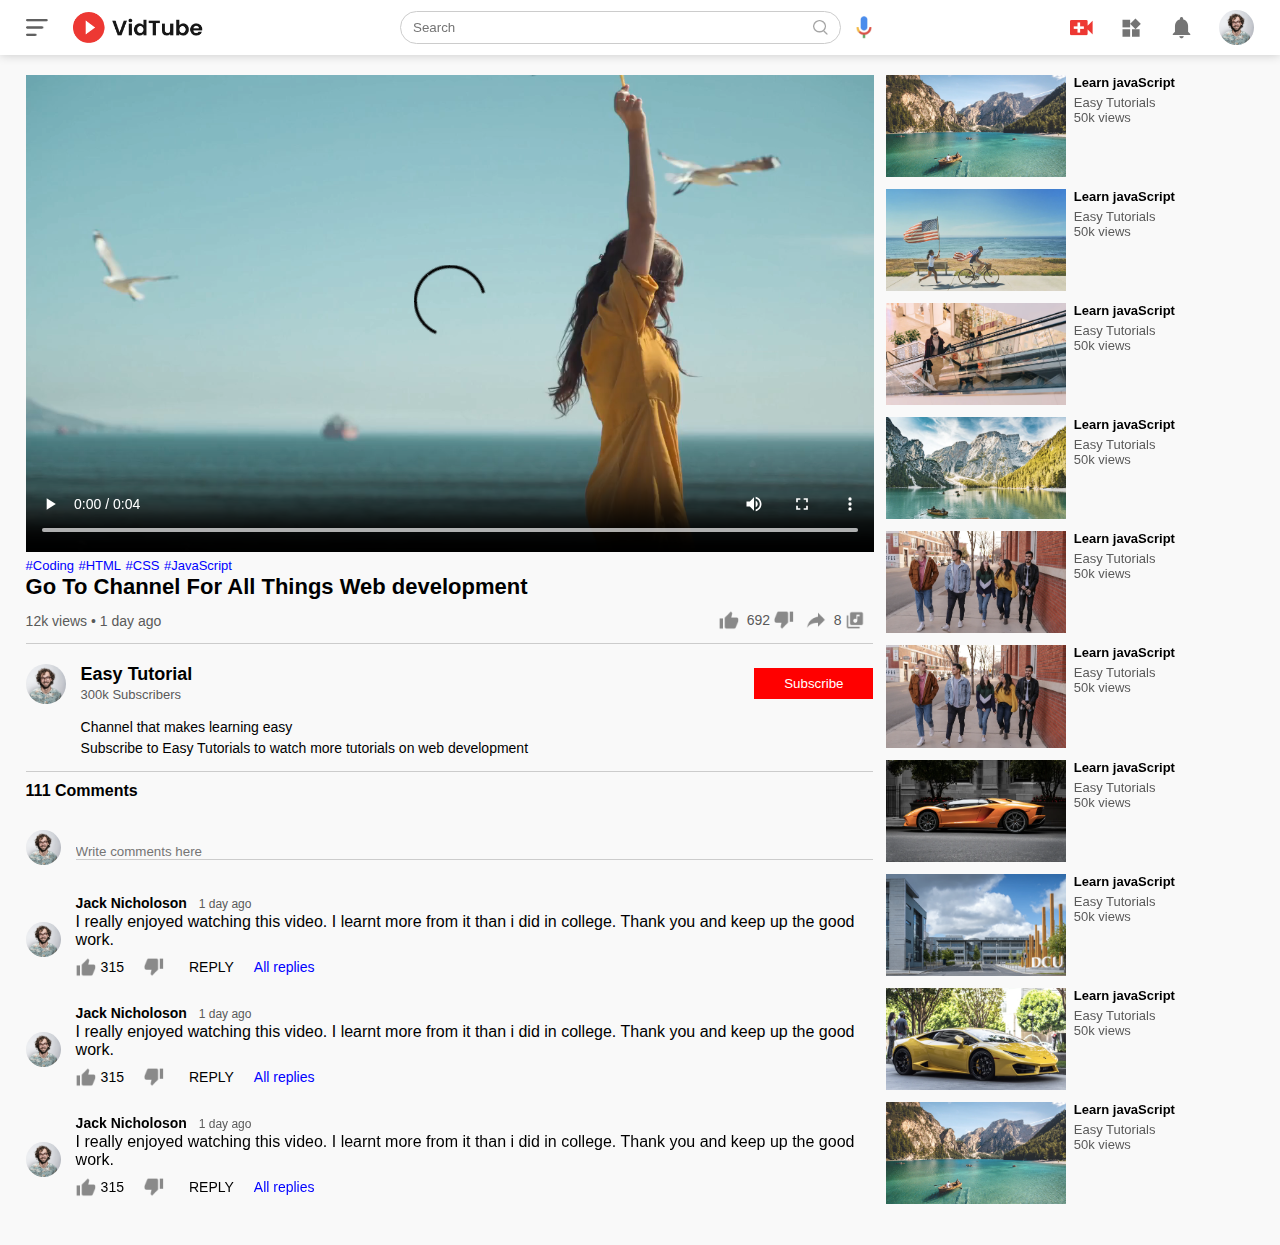
==== play-video.html @ 6dc4067c "first commit" ====
<!DOCTYPE html>
<html lang="en">
  <head>
    <meta charset="UTF-8" />
    <meta name="viewport" content="width=device-width, initial-scale=1.0" />
    <title>Play Video - Easy Tutorials YouTube Channel</title>
    <link rel="stylesheet" href="style.css" />
    <nav class="flex-div">
      <div class="nav-left flex-div">
        <img src="images/menu.png" class="menu-icon" />
        <img src="images/logo.png" class="logo" />
      </div>
      <div class="nav-middle flex-div">
        <div class="search-box flex-div">
          <input type="text" placeholder="Search" />
          <img src="images/search.png" />
        </div>
        <img src="images/voice-search.png" class="mic-icon" />
      </div>
      <div class="nav-right flex-div">
        <img src="images/upload.png" />
        <img src="images/more.png" />
        <img src="images/notification.png" />
        <img src="images/Jack.png" class="user-icon" />
      </div>
    </nav>
    <div class="container play-container">
      <div class="row">
        <div class="play-video">
          <video controls autoplay>
            <source src="images/video.mp4" type="video/mp4" />
          </video>
          <div class="tags">
            <a href="">#Coding</a> <a href="">#HTML</a> <a href="">#CSS</a> <a href="">#JavaScript</a>
          </div>
          <h3>Go To Channel For All Things Web development</h3>

          <div class="play-video-info">
            <p>12k views &bull; 1 day ago</p>
            <div>
                <a href=""><img src="images/like.png">692</a>
                <a href=""><img src="images/dislike.png"></a>
                <a href=""><img src="images/share.png">8</a>
                <a href=""><img src="images/save.png"></a>
            </div>
          </div>
          <hr>

          <div class="publisher">
            <img src="images/Jack.png">
            <div>
                <p>Easy Tutorial</p>
                <span>300k Subscribers</span>
            </div>     
            <button type="button">Subscribe</button>     
          </div>

          <div class="vid-description">
            <p>Channel that makes learning easy</p>            
            <p>Subscribe to Easy Tutorials to watch more tutorials on web development</p>
          </div>
          <hr>
          <h4>111 Comments</h4>

          <div class="add-comment">
            <img src="images/Jack.png">
            <input type="text" placeholder="Write comments here">
          </div>

          <div class="old-comment">
            <img src="images/Jack.png">
         
          <div>
            <h3>Jack Nicholoson <span> 1 day ago</span></h3>
            <p>I really enjoyed watching this video. 
                I learnt more from it than i did in college.
                 Thank you and keep up the good work.</p>
                 <div class="comment-action">
                    <img src="images/like.png">
                    <span>315</span>
                    <img src="images/dislike.png">
                    <span></span>
                    <span>REPLY</span>
                    <a href="">All replies</a>
                 </div>
          </div>          
         </div>
         <div class="old-comment">
            <img src="images/Jack.png">
         
          <div>
            <h3>Jack Nicholoson <span> 1 day ago</span></h3>
            <p>I really enjoyed watching this video. 
                I learnt more from it than i did in college.
                 Thank you and keep up the good work.</p>
                 <div class="comment-action">
                    <img src="images/like.png">
                    <span>315</span>
                    <img src="images/dislike.png">
                    <span></span>
                    <span>REPLY</span>
                    <a href="">All replies</a>
                 </div>
          </div>          
         </div>
         <div class="old-comment">
            <img src="images/Jack.png">
         
          <div>
            <h3>Jack Nicholoson <span> 1 day ago</span></h3>
            <p>I really enjoyed watching this video. 
                I learnt more from it than i did in college.
                 Thank you and keep up the good work.</p>
                 <div class="comment-action">
                    <img src="images/like.png">
                    <span>315</span>
                    <img src="images/dislike.png">
                    <span></span>
                    <span>REPLY</span>
                    <a href="">All replies</a>
                 </div>
          </div>          
         </div>
        </div>      

        <div class="right-sidebar">
          <div class="side-video-list">
            <a href="" class="small-thumbnail"
              ><img src="images/thumbnail1.png"
            /></a>
            <div class="vid-info">
              <a href="">Learn javaScript</a>
              <p>Easy Tutorials</p>
              <p>50k views</p>
            </div>
        </div>
        
          <div class="side-video-list">
            <a href="" class="small-thumbnail"
              ><img src="images/thumbnail2.png"
            /></a>
            <div class="vid-info">
              <a href="">Learn javaScript</a>
              <p>Easy Tutorials</p>
              <p>50k views</p>
            </div>
          </div>
          <div class="side-video-list">
            <a href="" class="small-thumbnail"
              ><img src="images/thumbnail3.png"
            /></a>
            <div class="vid-info">
              <a href="">Learn javaScript</a>
              <p>Easy Tutorials</p>
              <p>50k views</p>
            </div>
          </div>
          <div class="side-video-list">
            <a href="" class="small-thumbnail"
              ><img src="images/thumbnail4.png"
            /></a>
            <div class="vid-info">
              <a href="">Learn javaScript</a>
              <p>Easy Tutorials</p>
              <p>50k views</p>
            </div>
          </div>
          <div class="side-video-list">
            <a href="" class="small-thumbnail"
              ><img src="images/thumbnail5.png"
            /></a>
            <div class="vid-info">
              <a href="">Learn javaScript</a>
              <p>Easy Tutorials</p>
              <p>50k views</p>
            </div>
          </div>
          <div class="side-video-list">
            <a href="" class="small-thumbnail"
              ><img src="images/thumbnail5.png"
            /></a>
            <div class="vid-info">
              <a href="">Learn javaScript</a>
              <p>Easy Tutorials</p>
              <p>50k views</p>
            </div>
          </div>
          <div class="side-video-list">
            <a href="" class="small-thumbnail"
              ><img src="images/thumbnail6.png"
            /></a>
            <div class="vid-info">
              <a href="">Learn javaScript</a>
              <p>Easy Tutorials</p>
              <p>50k views</p>
            </div>
          </div>
          <div class="side-video-list">
            <a href="" class="small-thumbnail"
              ><img src="images/thumbnail7.png"
            /></a>
            <div class="vid-info">
              <a href="">Learn javaScript</a>
              <p>Easy Tutorials</p>
              <p>50k views</p>
            </div>
          </div>
          <div class="side-video-list">
            <a href="" class="small-thumbnail"
              ><img src="images/thumbnail8.png"
            /></a>
            <div class="vid-info">
              <a href="">Learn javaScript</a>
              <p>Easy Tutorials</p>
              <p>50k views</p>
            </div>
          </div>
          <div class="side-video-list">
            <a href="" class="small-thumbnail"
              ><img src="images/thumbnail1.png"
            /></a>
            <div class="vid-info">
              <a href="">Learn javaScript</a>
              <p>Easy Tutorials</p>
              <p>50k views</p>
            </div>
          </div>
        
      </div>
    </div>
  </head>
  <body></body>
</html>
---- style.css ----
* {
  margin: 0;
  padding: 0;
  font-family: "poppins", sans-serif;
  box-sizing: border-box;
}

a {
  text-decoration: none;
  color: #5a5a5a;
}

img {
  cursor: pointer;
}

.flex-div {
  display: flex;
  align-items: center;
}

nav {
  padding: 10px 2%;
  justify-content: space-between;
  box-shadow: 0 0 10px rgba(0, 0, 0, 0.2);
  background: #fff;
  position: sticky;
  top: 0;
  z-index: 10;
}

.nav-right img {
  width: 25px;
  margin-right: 25px;
}

.nav-right .user-icon {
  width: 35px;
  border-radius: 50%;
  margin-right: 0;
}

.nav-left .menu-icon {
  width: 22px;
  margin-right: 25px;
}

.nav-left .logo {
  width: 130px;
}

.nav-middle .mic-icon {
  width: 16px;
}

.nav-middle .search-box {
  border: 1px solid #ccc;
  margin-right: 15px;
  padding: 8px 12px;
  border-radius: 25px;
}

.nav-middle .search-box input {
  width: 400px;
  border: 0;
  outline: 0;
  background: transparent;
}

.nav-middle .search-box img {
  width: 15px;
}

/*----------sidebar--------------*/
.sidebar {
  background: #fff;
  width: 15%;
  height: 100vh;
  position: fixed;
  top: 0;
  padding-left: 2%;
  padding-top: 80px;
}

.shortcut-links a img {
  width: 20px;
  margin-right: 20px;
}

.shortcut-links a {
  display: flex;
  align-items: center;
  margin-bottom: 20px;
  width: fit-content;
  flex-wrap: wrap;
}

.shortcut-links a:first-child {
  color: #ed3833;
}

.sidebar hr {
  border: 0;
  height: 1px;
  background: #ccc;
  width: 85%;
}

.subscribed-list h3 {
  font-size: 13px;
  margin: 20px 0;
  color: #5a5a5a;
}

.subscribed-list a {
  display: flex;
  align-items: center;
  margin-bottom: 20px;
  width: fit-content;
  flex-wrap: wrap;
}

.subscribed-list a img {
  width: 25px;
  border-radius: 50%;
  margin-right: 20px;
}

.small-sidebar {
  width: 5%;
}
.small-sidebar a p {
  display: none;
}
.small-sidebar h3 {
  display: none;
}

.small-sidebar hr {
  width: 50%;
  margin-bottom: 25px;
}

/*-------main----*/
.container {
  background: #f9f9f9;
  padding-left: 17%;
  padding-right: 2%;
  padding-top: 20px;
  padding-bottom: 20px;
}

.large-container {
  padding: 7%;
}
.banner {
  width: 100%;
}

.banner img {
  width: 100%;
  border-radius: 8px;
}

.list-container {
  display: grid;
  grid-template-columns: repeat(auto-fit, minmax(250px, 1fr));
  grid-column-gap: 16px;
  grid-row-gap: 30px;
  margin-top: 15px;
}

.vid-list .thumbnail {
  width: 100%;
  border-radius: 5px;
}

.vid-list .flex-div {
  align-items: flex-start;
  margin-top: 7px;
}

.vid-list .flex-div img {
  width: 35px;
  margin-right: 10px;
  border-radius: 50%;
}

.vid-info {
  color: #5a5a5a;
  font-size: 13px;
}

.vid-info a {
  color: #000;
  font-weight: 600;
  display: block;
  margin-bottom: 5px;
}

@media (max-width: 900px) {
  .menu-icon {
    display: none;
  }
  .sidebar {
    display: none;
  }
  .container,
  .large-container {
    padding-left: 5%;
    padding-right: 5%;
  }
  .nav-right img {
    display: none;
  }
  .nav-right .user-icon {
    display: block;
    width: 30px;
  }
  .nav-middle .search-box input {
    width: 100px;
  }
  .nav-middle .mic-icon {
    display: none;
  }
  .logo {
    width: 90px;
  }
}

/*--------play video------------*/
.play-container {
  padding-left: 2%;
}

.row {
  display: flex;
  justify-content: space-between;
  flex-wrap: wrap;
}

.play-video {
  flex-basis: 69%;
}

.right-sidebar {
  flex-basis: 30%;
}

.play-video video {
  width: 100%;
}

.side-video-list {
  display: flex;
  justify-content: space-between;
  margin-bottom: 8px;
}

.side-video-list img {
  width: 100%;
}

.side-video-list .small-thumbnail {
  flex-basis: 49%;
}

.side-video-list .vid-info {
  flex-basis: 49%;
}

.play-video .tags a {
  color: #0000ff;
  font-size: 13px;
}

.play-video h3 {
  font-weight: 600px;
  font-size: 22px;
}

.play-video .play-video-info {
  display: flex;
  align-items: center;
  justify-content: space-between;
  flex-wrap: wrap;
  margin-top: 10px;
  font-size: 14px;
  color: #5a5a5a;
}

.play-video .play-video-info a img {
  width: 20px;
  margin-right: 8px;
}

.play-video .play-video-info a {
  display: inline-flex;
  align-items: center;
}

.play-video hr {
  border: 0;
  height: 1px;
  background: #ccc;
  margin: 10px 0;
}

.publisher {
  display: flex;
  align-items: center;
  margin-top: 20px;
}

.publisher div {
  flex: 1;
}

.publisher img {
  width: 40px;
  border-radius: 50%;
  margin-right: 15px;
}

.publisher div p {
  color: #000;
  font-weight: 600;
  font-size: 18px;
}

.publisher div span {
  font-size: 13px;
  color: #5a5a5a;
}

.publisher button {
  background: red;
  color: #fff;
  padding: 8px 30px;
  border: 0;
  outline: 0;
  cursor: pointer;
}

.vid-description {
  padding-left: 55px;
  margin: 15px 0;
}

.vid-description p {
  font-size: 14px;
  margin-bottom: 5px;
  columns: #5a5a5a;
}

.vid-description h4 {
  font-size: 14px;
  color: #5a5a5a;
  margin-top: 15px;
}

.add-comment {
  display: flex;
  align-items: center;
  margin: 30px 0;
}

.add-comment img {
  width: 35px;
  border-radius: 50%;
  margin-right: 15px;
}

.add-comment input {
  border: 0;
  outline: 0;
  border-bottom: 1px solid #ccc;
  width: 100%;
  padding-top: 10px;
  background: transparent;
}

.old-comment {
  display: flex;
  align-items: center;
  margin: 20px 0;
}

.old-comment img {
  width: 35px;
  border-radius: 50%;
  margin-right: 15px;
}

.old-comment h3 {
  font-size: 14px;
  margin-bottom: 2px;
}

.old-comment h3 span {
  font-size: 12px;
  color: #5a5a5a;
  font-weight: 500;
  margin-left: 8px;
}

.old-comment .comment-action {
  display: flex;
  align-items: center;
  margin: 8px 0;
  font-size: 14px;
}

.old-comment .comment-action img {
  border-radius: 0;
  width: 20px;
  margin-right: 5px;
}

.old-comment .comment-action span {
  margin-right: 20px;
  columns: #5a5a5a;
}

.old-comment .comment-action a {
  color: #0000ff;
}

@media (max-width: 900px) {
  .play-video {
    flex-basis: 100%;
  }
  .right-sidebar {
    flex-basis: 100%;
  }
  .play-container {
    padding-left: 5%;
  }
  .vid-description {
    padding-left: 0;
  }
  .play-video .play-video-info {
    margin-left: 0;
    margin-right: 15px;
    margin-top: 15px;
  }
}
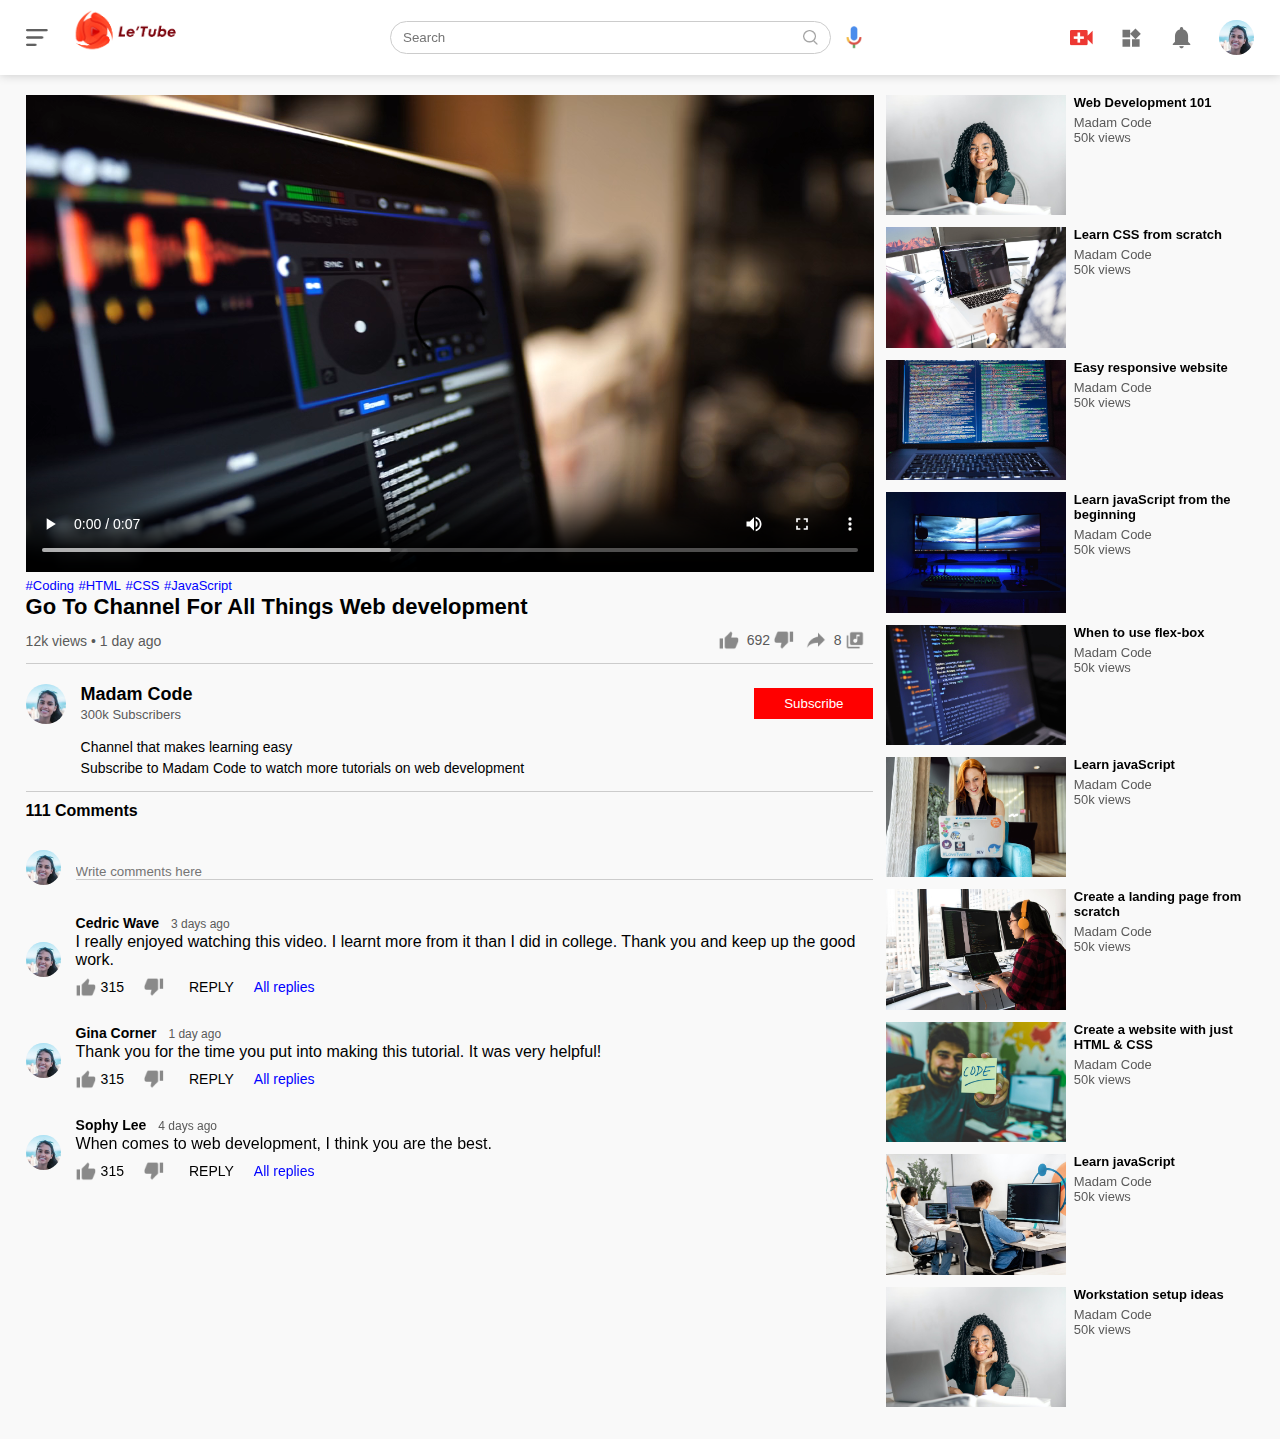
==== commit e6d5c233: "update html and media files" ====
--- a/play-video.html
+++ b/play-video.html
@@ -3,12 +3,12 @@
   <head>
     <meta charset="UTF-8" />
     <meta name="viewport" content="width=device-width, initial-scale=1.0" />
-    <title>Play Video - Easy Tutorials YouTube Channel</title>
+    <title>Play Video - Madam Code YouTube Channel</title>
     <link rel="stylesheet" href="style.css" />
     <nav class="flex-div">
       <div class="nav-left flex-div">
         <img src="images/menu.png" class="menu-icon" />
-        <img src="images/logo.png" class="logo" />
+        <img src="images/logo-1.png" class="logo" />
       </div>
       <div class="nav-middle flex-div">
         <div class="search-box flex-div">
@@ -21,14 +21,14 @@
         <img src="images/upload.png" />
         <img src="images/more.png" />
         <img src="images/notification.png" />
-        <img src="images/Jack.png" class="user-icon" />
+        <img src="images/emmy.jpg" class="user-icon" />
       </div>
     </nav>
     <div class="container play-container">
       <div class="row">
         <div class="play-video">
           <video controls autoplay>
-            <source src="images/video.mp4" type="video/mp4" />
+            <source src="images/video-1.mp4" type="video/mp4" />
           </video>
           <div class="tags">
             <a href="">#Coding</a> <a href="">#HTML</a> <a href="">#CSS</a> <a href="">#JavaScript</a>
@@ -47,9 +47,9 @@
           <hr>
 
           <div class="publisher">
-            <img src="images/Jack.png">
+            <img src="images/emmy.jpg">
             <div>
-                <p>Easy Tutorial</p>
+                <p>Madam Code</p>
                 <span>300k Subscribers</span>
             </div>     
             <button type="button">Subscribe</button>     
@@ -57,23 +57,23 @@
 
           <div class="vid-description">
             <p>Channel that makes learning easy</p>            
-            <p>Subscribe to Easy Tutorials to watch more tutorials on web development</p>
+            <p>Subscribe to Madam Code to watch more tutorials on web development</p>
           </div>
           <hr>
           <h4>111 Comments</h4>
 
           <div class="add-comment">
-            <img src="images/Jack.png">
+            <img src="images/emmy.jpg">
             <input type="text" placeholder="Write comments here">
           </div>
 
           <div class="old-comment">
-            <img src="images/Jack.png">
+            <img src="images/emmy.jpg">
          
           <div>
-            <h3>Jack Nicholoson <span> 1 day ago</span></h3>
+            <h3>Cedric Wave <span> 3 days ago</span></h3>
             <p>I really enjoyed watching this video. 
-                I learnt more from it than i did in college.
+                I learnt more from it than I did in college.
                  Thank you and keep up the good work.</p>
                  <div class="comment-action">
                     <img src="images/like.png">
@@ -86,13 +86,11 @@
           </div>          
          </div>
          <div class="old-comment">
-            <img src="images/Jack.png">
+            <img src="images/emmy.jpg">
          
           <div>
-            <h3>Jack Nicholoson <span> 1 day ago</span></h3>
-            <p>I really enjoyed watching this video. 
-                I learnt more from it than i did in college.
-                 Thank you and keep up the good work.</p>
+            <h3>Gina Corner <span> 1 day ago</span></h3>
+            <p>Thank you for the time you put into  making this tutorial. It was very helpful!</p>
                  <div class="comment-action">
                     <img src="images/like.png">
                     <span>315</span>
@@ -104,13 +102,11 @@
           </div>          
          </div>
          <div class="old-comment">
-            <img src="images/Jack.png">
+            <img src="images/emmy.jpg">
          
           <div>
-            <h3>Jack Nicholoson <span> 1 day ago</span></h3>
-            <p>I really enjoyed watching this video. 
-                I learnt more from it than i did in college.
-                 Thank you and keep up the good work.</p>
+            <h3>Sophy Lee <span> 4 days ago</span></h3>
+            <p>When comes to web development, I think you are the best.</p>
                  <div class="comment-action">
                     <img src="images/like.png">
                     <span>315</span>
@@ -126,106 +122,105 @@
         <div class="right-sidebar">
           <div class="side-video-list">
             <a href="" class="small-thumbnail"
-              ><img src="images/thumbnail1.png"
-            /></a>
-            <div class="vid-info">
-              <a href="">Learn javaScript</a>
-              <p>Easy Tutorials</p>
+              ><img src="images/thumbnail1.jpg"
+            /></a>
+            <div class="vid-info">
+              <a href="">Web Development 101</a>
+              <p>Madam Code</p>
               <p>50k views</p>
             </div>
         </div>
         
           <div class="side-video-list">
             <a href="" class="small-thumbnail"
-              ><img src="images/thumbnail2.png"
+              ><img src="images/thumbnail2.jpg"
+            /></a>
+            <div class="vid-info">
+              <a href="">Learn CSS from scratch</a>
+              <p>Madam Code</p>
+              <p>50k views</p>
+            </div>
+          </div>
+          <div class="side-video-list">
+            <a href="" class="small-thumbnail"
+              ><img src="images/thumbnail3.jpg"
+            /></a>
+            <div class="vid-info">
+              <a href="">Easy responsive website</a>
+              <p>Madam Code</p>
+              <p>50k views</p>
+            </div>
+          </div>
+          <div class="side-video-list">
+            <a href="" class="small-thumbnail"
+              ><img src="images/thumbnail4.jpg"
+            /></a>
+            <div class="vid-info">
+              <a href="">Learn javaScript from the beginning</a>
+              <p>Madam Code</p>
+              <p>50k views</p>
+            </div>
+          </div>
+          <div class="side-video-list">
+            <a href="" class="small-thumbnail"
+              ><img src="images/thumbnail5.jpg"
+            /></a>
+            <div class="vid-info">
+              <a href="">When to use flex-box</a>
+              <p>Madam Code</p>
+              <p>50k views</p>
+            </div>
+          </div>
+          <div class="side-video-list">
+            <a href="" class="small-thumbnail"
+              ><img src="images/thumbnail9.jpg"
             /></a>
             <div class="vid-info">
               <a href="">Learn javaScript</a>
-              <p>Easy Tutorials</p>
-              <p>50k views</p>
-            </div>
-          </div>
-          <div class="side-video-list">
-            <a href="" class="small-thumbnail"
-              ><img src="images/thumbnail3.png"
+              <p>Madam Code</p>
+              <p>50k views</p>
+            </div>
+          </div>
+          <div class="side-video-list">
+            <a href="" class="small-thumbnail"
+              ><img src="images/thumbnail6.jpg"
+            /></a>
+            <div class="vid-info">
+              <a href="">Create a landing page from scratch</a>
+              <p>Madam Code</p>
+              <p>50k views</p>
+            </div>
+          </div>
+          <div class="side-video-list">
+            <a href="" class="small-thumbnail"
+              ><img src="images/thumbnail7.jpg"
+            /></a>
+            <div class="vid-info">
+              <a href="">Create a website with just HTML & CSS</a>
+              <p>Madam Code</p>
+              <p>50k views</p>
+            </div>
+          </div>
+          <div class="side-video-list">
+            <a href="" class="small-thumbnail"
+              ><img src="images/thumbnail8.jpg"
             /></a>
             <div class="vid-info">
               <a href="">Learn javaScript</a>
-              <p>Easy Tutorials</p>
-              <p>50k views</p>
-            </div>
-          </div>
-          <div class="side-video-list">
-            <a href="" class="small-thumbnail"
-              ><img src="images/thumbnail4.png"
-            /></a>
-            <div class="vid-info">
-              <a href="">Learn javaScript</a>
-              <p>Easy Tutorials</p>
-              <p>50k views</p>
-            </div>
-          </div>
-          <div class="side-video-list">
-            <a href="" class="small-thumbnail"
-              ><img src="images/thumbnail5.png"
-            /></a>
-            <div class="vid-info">
-              <a href="">Learn javaScript</a>
-              <p>Easy Tutorials</p>
-              <p>50k views</p>
-            </div>
-          </div>
-          <div class="side-video-list">
-            <a href="" class="small-thumbnail"
-              ><img src="images/thumbnail5.png"
-            /></a>
-            <div class="vid-info">
-              <a href="">Learn javaScript</a>
-              <p>Easy Tutorials</p>
-              <p>50k views</p>
-            </div>
-          </div>
-          <div class="side-video-list">
-            <a href="" class="small-thumbnail"
-              ><img src="images/thumbnail6.png"
-            /></a>
-            <div class="vid-info">
-              <a href="">Learn javaScript</a>
-              <p>Easy Tutorials</p>
-              <p>50k views</p>
-            </div>
-          </div>
-          <div class="side-video-list">
-            <a href="" class="small-thumbnail"
-              ><img src="images/thumbnail7.png"
-            /></a>
-            <div class="vid-info">
-              <a href="">Learn javaScript</a>
-              <p>Easy Tutorials</p>
-              <p>50k views</p>
-            </div>
-          </div>
-          <div class="side-video-list">
-            <a href="" class="small-thumbnail"
-              ><img src="images/thumbnail8.png"
-            /></a>
-            <div class="vid-info">
-              <a href="">Learn javaScript</a>
-              <p>Easy Tutorials</p>
-              <p>50k views</p>
-            </div>
-          </div>
-          <div class="side-video-list">
-            <a href="" class="small-thumbnail"
-              ><img src="images/thumbnail1.png"
-            /></a>
-            <div class="vid-info">
-              <a href="">Learn javaScript</a>
-              <p>Easy Tutorials</p>
-              <p>50k views</p>
-            </div>
-          </div>
-        
+              <p>Madam Code</p>
+              <p>50k views</p>
+            </div>
+          </div>
+          <div class="side-video-list">
+            <a href="" class="small-thumbnail"
+              ><img src="images/thumbnail1.jpg"
+            /></a>
+            <div class="vid-info">
+              <a href="">Workstation setup ideas</a>
+              <p>Madam Code</p>
+              <p>50k views</p>
+            </div>
+          </div>        
       </div>
     </div>
   </head>
--- a/style.css
+++ b/style.css
@@ -46,7 +46,7 @@
 }
 
 .nav-left .logo {
-  width: 130px;
+  width: 110px;
 }
 
 .nav-middle .mic-icon {
